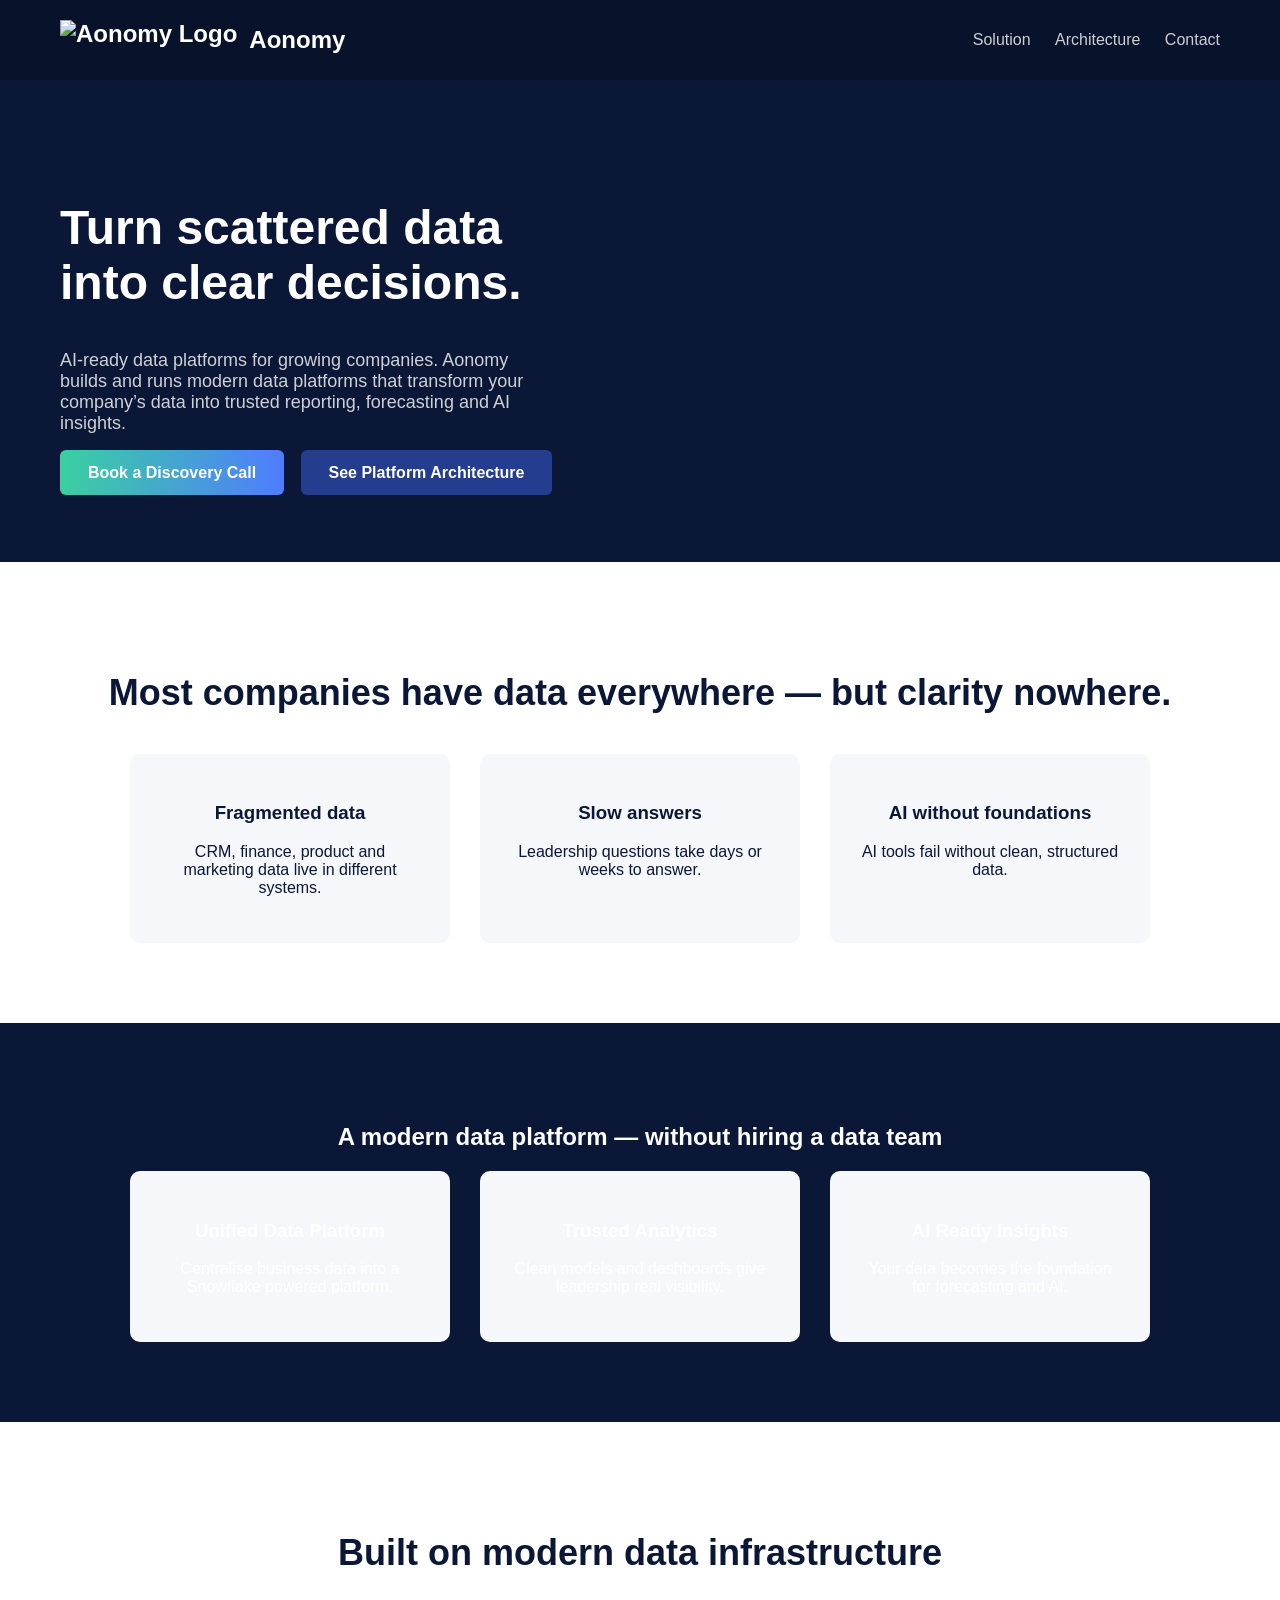
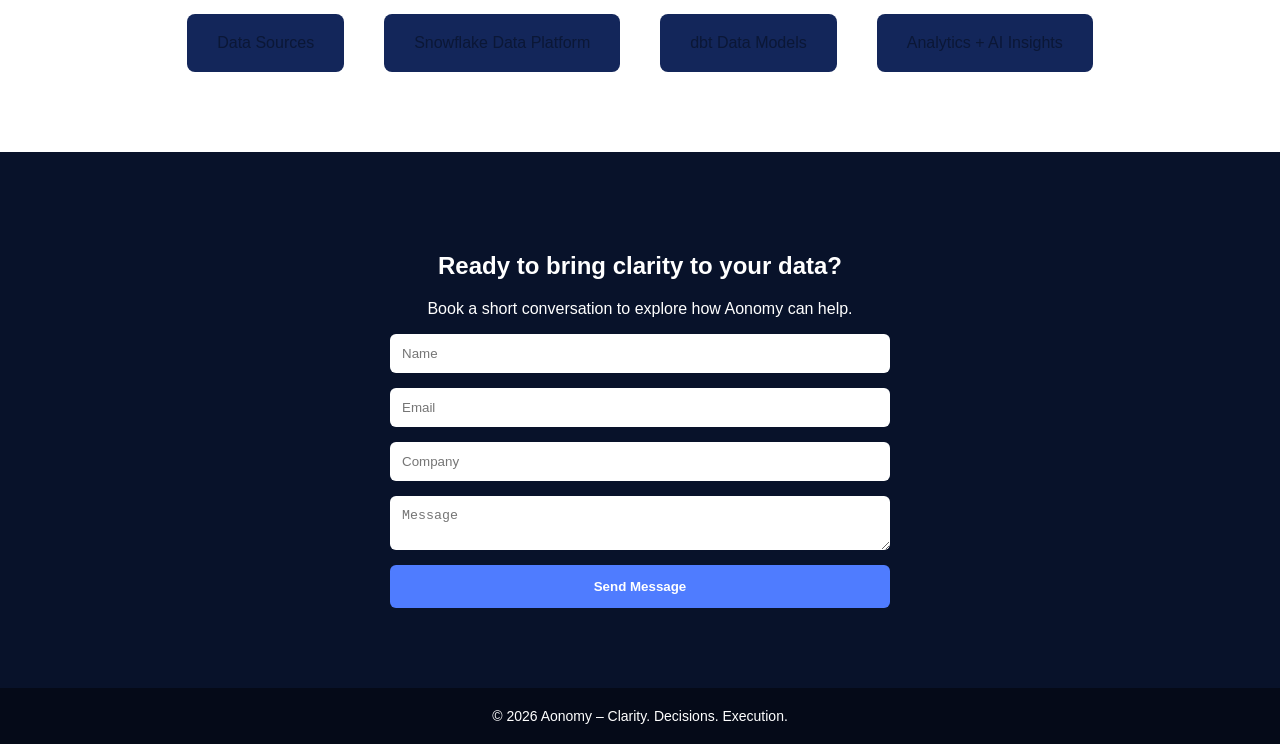
==== index.html @ fde5ec83 "first commit" ====
<!DOCTYPE html>
<html lang="en">
<head>
<meta charset="UTF-8">
<title>Aonomy – AI-ready data platforms for growing companies</title>
<meta name="viewport" content="width=device-width, initial-scale=1">

<style>

body{
font-family: Arial, Helvetica, sans-serif;
margin:0;
background:#0b1736;
color:white;
}

header{
display:flex;
align-items:center;
justify-content:space-between;
padding:20px 60px;
background:#08122a;
}

.logo{
display:flex;
align-items:center;
gap:12px;
font-size:24px;
font-weight:600;
}

.logo img{
height:40px;
}

nav a{
color:white;
margin-left:20px;
text-decoration:none;
opacity:0.8;
}

.hero{
display:flex;
align-items:center;
justify-content:space-between;
padding:80px 60px;
}

.hero h1{
font-size:48px;
max-width:500px;
}

.hero p{
font-size:18px;
opacity:0.8;
max-width:500px;
}

.cta{
margin-top:30px;
}

.button{
background:linear-gradient(90deg,#3ad0a0,#4f7cff);
padding:14px 28px;
border-radius:6px;
color:white;
text-decoration:none;
margin-right:12px;
font-weight:bold;
}

.section{
padding:80px 60px;
background:white;
color:#0b1736;
text-align:center;
}

.section h2{
font-size:36px;
margin-bottom:40px;
}

.cards{
display:flex;
gap:30px;
justify-content:center;
flex-wrap:wrap;
}

.card{
background:#f5f7fb;
padding:30px;
border-radius:10px;
width:260px;
}

.dark-section{
background:#0b1736;
color:white;
text-align:center;
padding:80px 60px;
}

.architecture{
margin-top:40px;
display:flex;
justify-content:center;
gap:40px;
flex-wrap:wrap;
}

.arch-box{
background:#13265a;
padding:20px 30px;
border-radius:8px;
}

.contact{
background:#08122a;
padding:80px 60px;
text-align:center;
}

form{
max-width:500px;
margin:auto;
display:flex;
flex-direction:column;
gap:15px;
}

input, textarea{
padding:12px;
border:none;
border-radius:6px;
}

button{
background:#4f7cff;
color:white;
border:none;
padding:14px;
border-radius:6px;
font-weight:bold;
cursor:pointer;
}

footer{
text-align:center;
padding:20px;
background:#050a18;
font-size:14px;
}

</style>

</head>

<body>

<header>

<div class="logo">
<img src="images/logo.png" alt="Aonomy Logo">
Aonomy
</div>

<nav>
<a href="#solution">Solution</a>
<a href="#architecture">Architecture</a>
<a href="#contact">Contact</a>
</nav>

</header>

<section class="hero">

<div>

<h1>Turn scattered data into clear decisions.</h1>

<p>
AI-ready data platforms for growing companies.  
Aonomy builds and runs modern data platforms that transform your company’s data into trusted reporting, forecasting and AI insights.
</p>

<div class="cta">
<a class="button" href="#contact">Book a Discovery Call</a>
<a class="button" style="background:#243d8f" href="#architecture">See Platform Architecture</a>
</div>

</div>

</section>

<section class="section">

<h2>Most companies have data everywhere — but clarity nowhere.</h2>

<div class="cards">

<div class="card">
<h3>Fragmented data</h3>
<p>CRM, finance, product and marketing data live in different systems.</p>
</div>

<div class="card">
<h3>Slow answers</h3>
<p>Leadership questions take days or weeks to answer.</p>
</div>

<div class="card">
<h3>AI without foundations</h3>
<p>AI tools fail without clean, structured data.</p>
</div>

</div>

</section>

<section class="dark-section" id="solution">

<h2>A modern data platform — without hiring a data team</h2>

<div class="cards">

<div class="card">
<h3>Unified Data Platform</h3>
<p>Centralise business data into a Snowflake powered platform.</p>
</div>

<div class="card">
<h3>Trusted Analytics</h3>
<p>Clean models and dashboards give leadership real visibility.</p>
</div>

<div class="card">
<h3>AI Ready Insights</h3>
<p>Your data becomes the foundation for forecasting and AI.</p>
</div>

</div>

</section>

<section class="section" id="architecture">

<h2>Built on modern data infrastructure</h2>

<div class="architecture">

<div class="arch-box">Data Sources</div>

<div class="arch-box">Snowflake Data Platform</div>

<div class="arch-box">dbt Data Models</div>

<div class="arch-box">Analytics + AI Insights</div>

</div>

</section>

<section class="contact" id="contact">

<h2>Ready to bring clarity to your data?</h2>

<p>Book a short conversation to explore how Aonomy can help.</p>

<form>

<input type="text" placeholder="Name">

<input type="email" placeholder="Email">

<input type="text" placeholder="Company">

<textarea placeholder="Message"></textarea>

<button>Send Message</button>

</form>

</section>

<footer>

© 2026 Aonomy – Clarity. Decisions. Execution.

</footer>

</body>
</html>
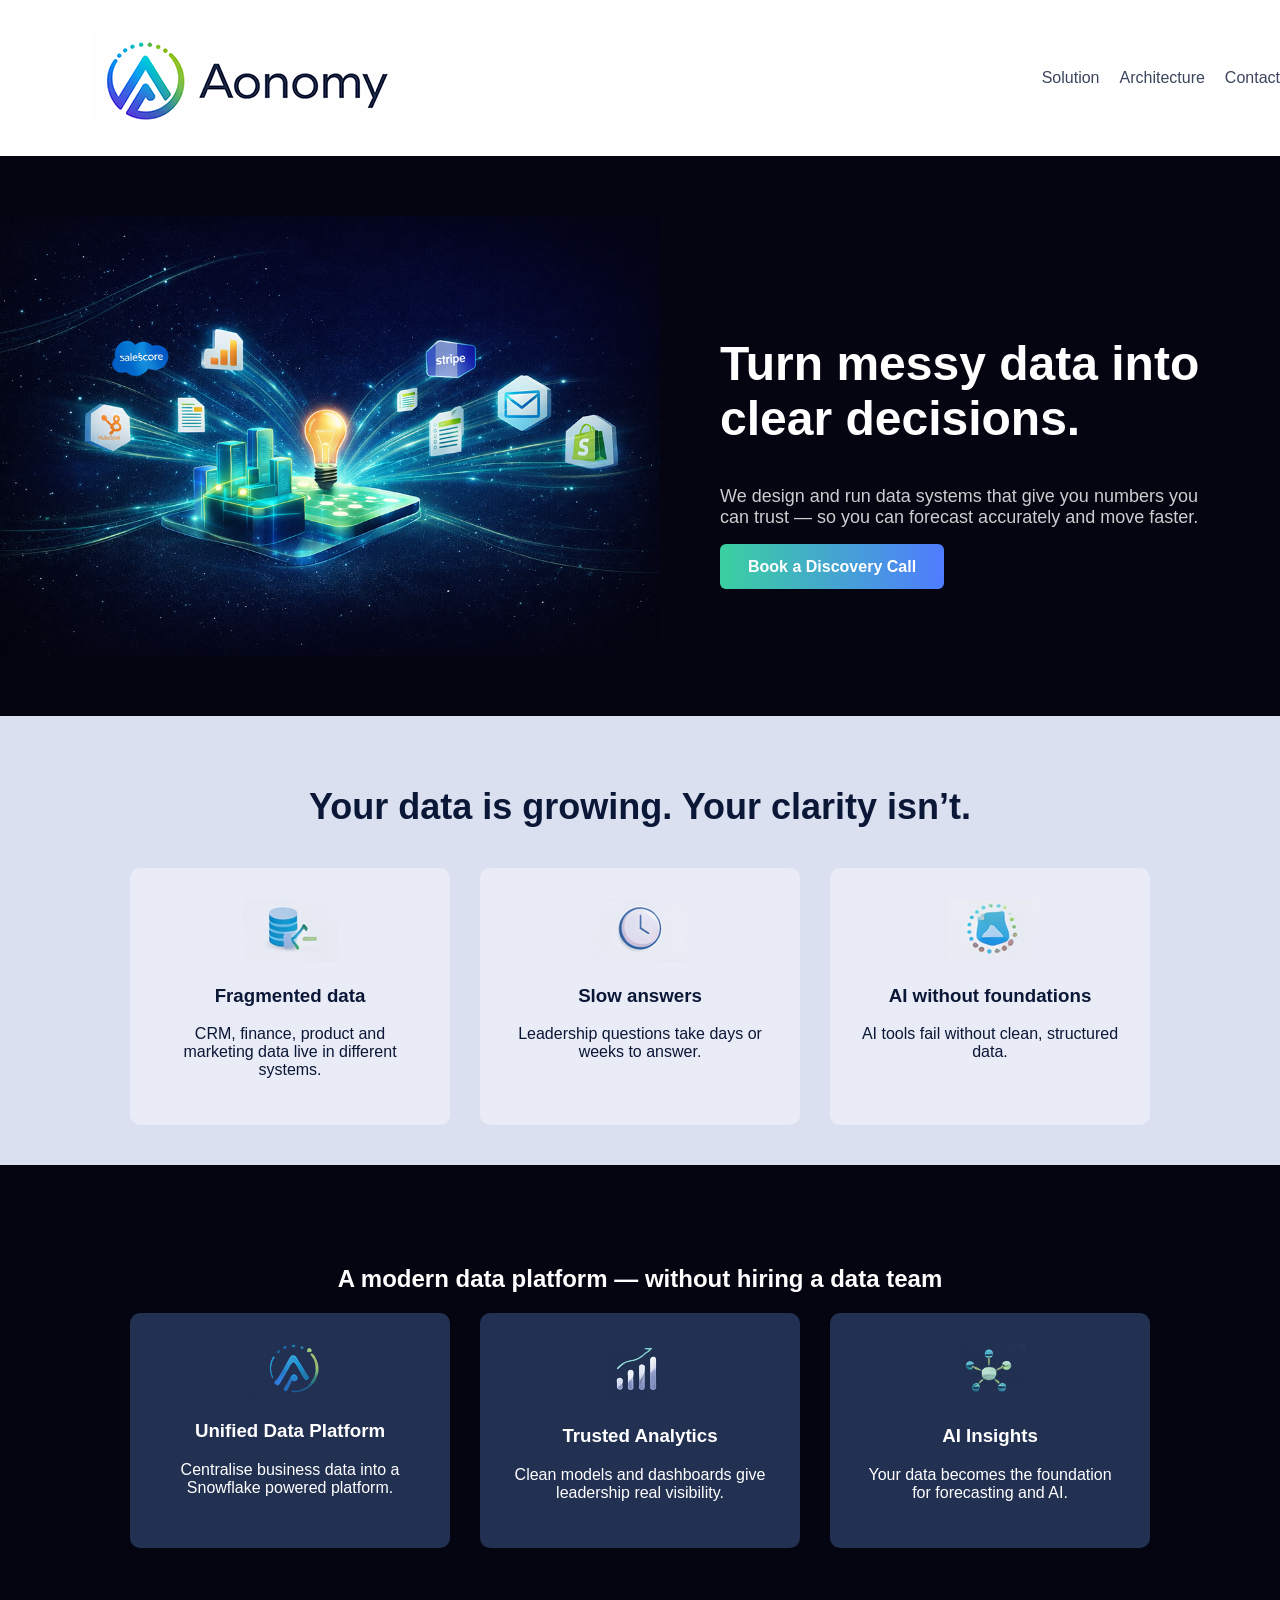
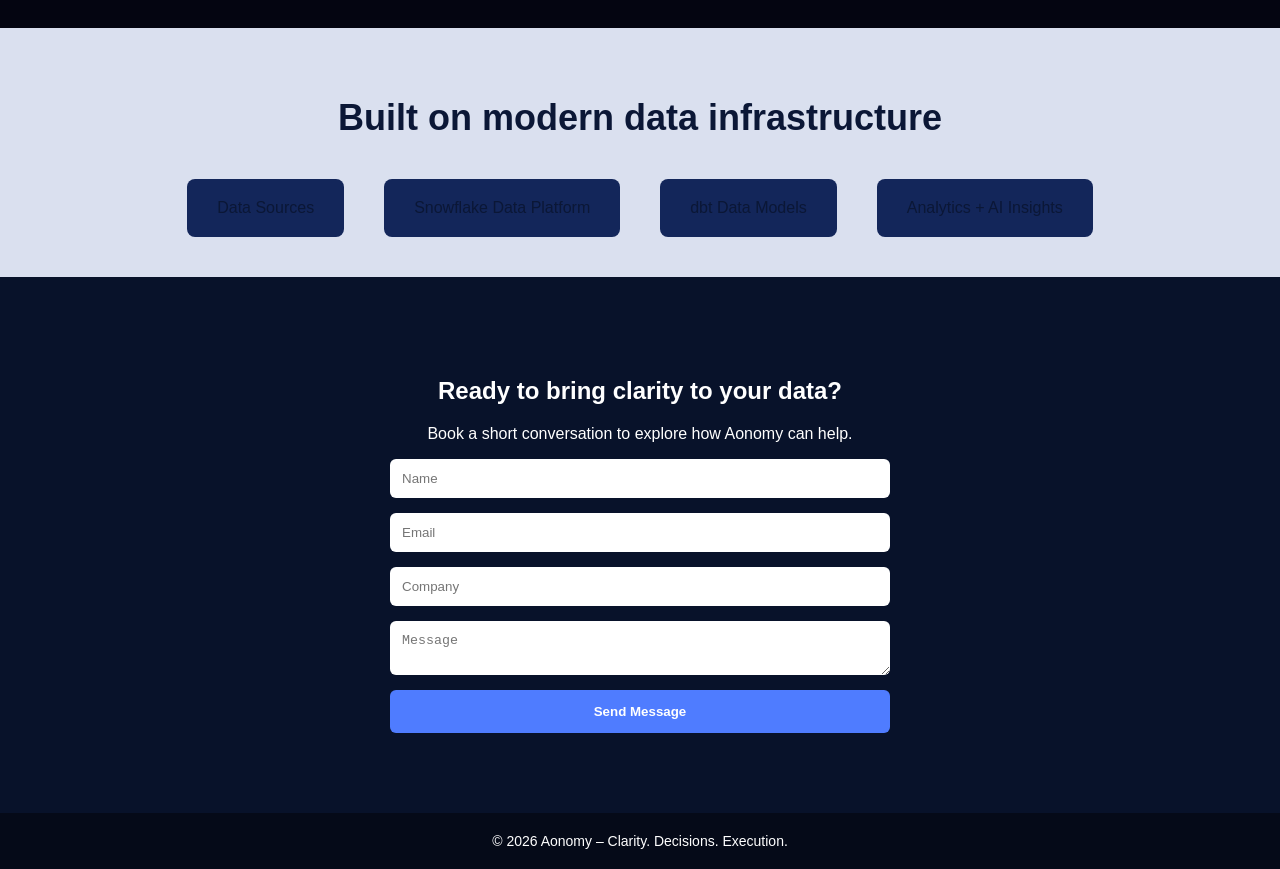
==== commit 1f4f13a3: "ST Updates" ====
--- a/index.html
+++ b/index.html
@@ -10,16 +10,24 @@
 body{
 font-family: Arial, Helvetica, sans-serif;
 margin:0;
-background:#0b1736;
+
+background: #040511;
 color:white;
 }
 
 header{
+background:white;
+padding:20px;
+}
+
+.header-inner{
+max-width:1200px;
+width:100%;
+margin:0 auto;
 display:flex;
 align-items:center;
 justify-content:space-between;
-padding:20px 60px;
-background:#08122a;
+padding:0 60px;
 }
 
 .logo{
@@ -28,35 +36,66 @@
 gap:12px;
 font-size:24px;
 font-weight:600;
+width:200px;
+flex-shrink:0;
+background:white;
+color:#0b1736;
+padding:8px 12px;
+border-radius:6px;
 }
 
 .logo img{
-height:40px;
+    height:100px;
+}
+
+nav{
+display:flex;
+gap:20px;
 }
 
 nav a{
-color:white;
-margin-left:20px;
+color:#0b1736;
 text-decoration:none;
 opacity:0.8;
 }
 
 .hero{
+max-width:1200px;
+width:100%;
+margin:0 auto;
 display:flex;
 align-items:center;
 justify-content:space-between;
 padding:80px 60px;
+background-image:url('images/hero-image.png');
+background-position:left center;
+background-repeat:no-repeat;
+background-size:50% auto;
+min-height:400px;
+
+}
+
+
+
+
+.hero > div{
+width:50%;
+padding:0 60px;
+margin-left:auto;
+box-sizing:border-box;
 }
 
 .hero h1{
 font-size:48px;
-max-width:500px;
+max-width:100%;
+margin-left:auto;
 }
 
 .hero p{
 font-size:18px;
 opacity:0.8;
-max-width:500px;
+max-width:100%;
+margin-left:auto;
 }
 
 .cta{
@@ -74,8 +113,8 @@
 }
 
 .section{
-padding:80px 60px;
-background:white;
+padding:40px 60px;
+background:#dae0ef;
 color:#0b1736;
 text-align:center;
 }
@@ -93,17 +132,21 @@
 }
 
 .card{
-background:#f5f7fb;
+background:#e9ecf6;
 padding:30px;
 border-radius:10px;
 width:260px;
 }
 
 .dark-section{
-background:#0b1736;
+background:#040511;
 color:white;
 text-align:center;
 padding:80px 60px;
+}
+
+.dark-section .card{
+background:#223052;
 }
 
 .architecture{
@@ -164,10 +207,9 @@
 <body>
 
 <header>
-
+<div class="header-inner">
 <div class="logo">
 <img src="images/logo.png" alt="Aonomy Logo">
-Aonomy
 </div>
 
 <nav>
@@ -175,23 +217,24 @@
 <a href="#architecture">Architecture</a>
 <a href="#contact">Contact</a>
 </nav>
-
+</div>
 </header>
 
 <section class="hero">
 
 <div>
 
-<h1>Turn scattered data into clear decisions.</h1>
+<h1>Turn messy data into clear decisions.</h1>
+<!-- <h1>Fix your data, <br/>make better decisions, <br/>move faster</h1>-->
 
 <p>
-AI-ready data platforms for growing companies.  
-Aonomy builds and runs modern data platforms that transform your company’s data into trusted reporting, forecasting and AI insights.
+<!--Aonomy builds and runs modern data platforms that transform your company’s data into trusted reporting, forecasting and AI insights.-->
+<!--We design and run data systems that give you trusted reporting, forecasting, and a foundation for AI.-->
+We design and run data systems that give you numbers you can trust — so you can forecast accurately and move faster.
 </p>
 
 <div class="cta">
 <a class="button" href="#contact">Book a Discovery Call</a>
-<a class="button" style="background:#243d8f" href="#architecture">See Platform Architecture</a>
 </div>
 
 </div>
@@ -200,21 +243,24 @@
 
 <section class="section">
 
-<h2>Most companies have data everywhere — but clarity nowhere.</h2>
+<h2>Your data is growing. Your clarity isn’t.</h2>
 
 <div class="cards">
 
 <div class="card">
-<h3>Fragmented data</h3>
+    <img src="images/fragmented.png" alt="fragmented data"/>
+    <h3>Fragmented data</h3>
 <p>CRM, finance, product and marketing data live in different systems.</p>
 </div>
 
 <div class="card">
+    <img src="images/slow.png" alt="slow answers"/>
 <h3>Slow answers</h3>
 <p>Leadership questions take days or weeks to answer.</p>
 </div>
 
 <div class="card">
+    <img src="images/aiproblem.png" alt="ai fail"/>
 <h3>AI without foundations</h3>
 <p>AI tools fail without clean, structured data.</p>
 </div>
@@ -230,17 +276,20 @@
 <div class="cards">
 
 <div class="card">
+    <img src="images/aonomydark.png" alt="unified data"/>
 <h3>Unified Data Platform</h3>
 <p>Centralise business data into a Snowflake powered platform.</p>
 </div>
 
 <div class="card">
+    <img src="images/analyitics.png" alt="unified data"/>
 <h3>Trusted Analytics</h3>
 <p>Clean models and dashboards give leadership real visibility.</p>
 </div>
 
 <div class="card">
-<h3>AI Ready Insights</h3>
+    <img src="images/aisolved.png" alt="unified data"/>
+<h3>AI Insights</h3>
 <p>Your data becomes the foundation for forecasting and AI.</p>
 </div>
 
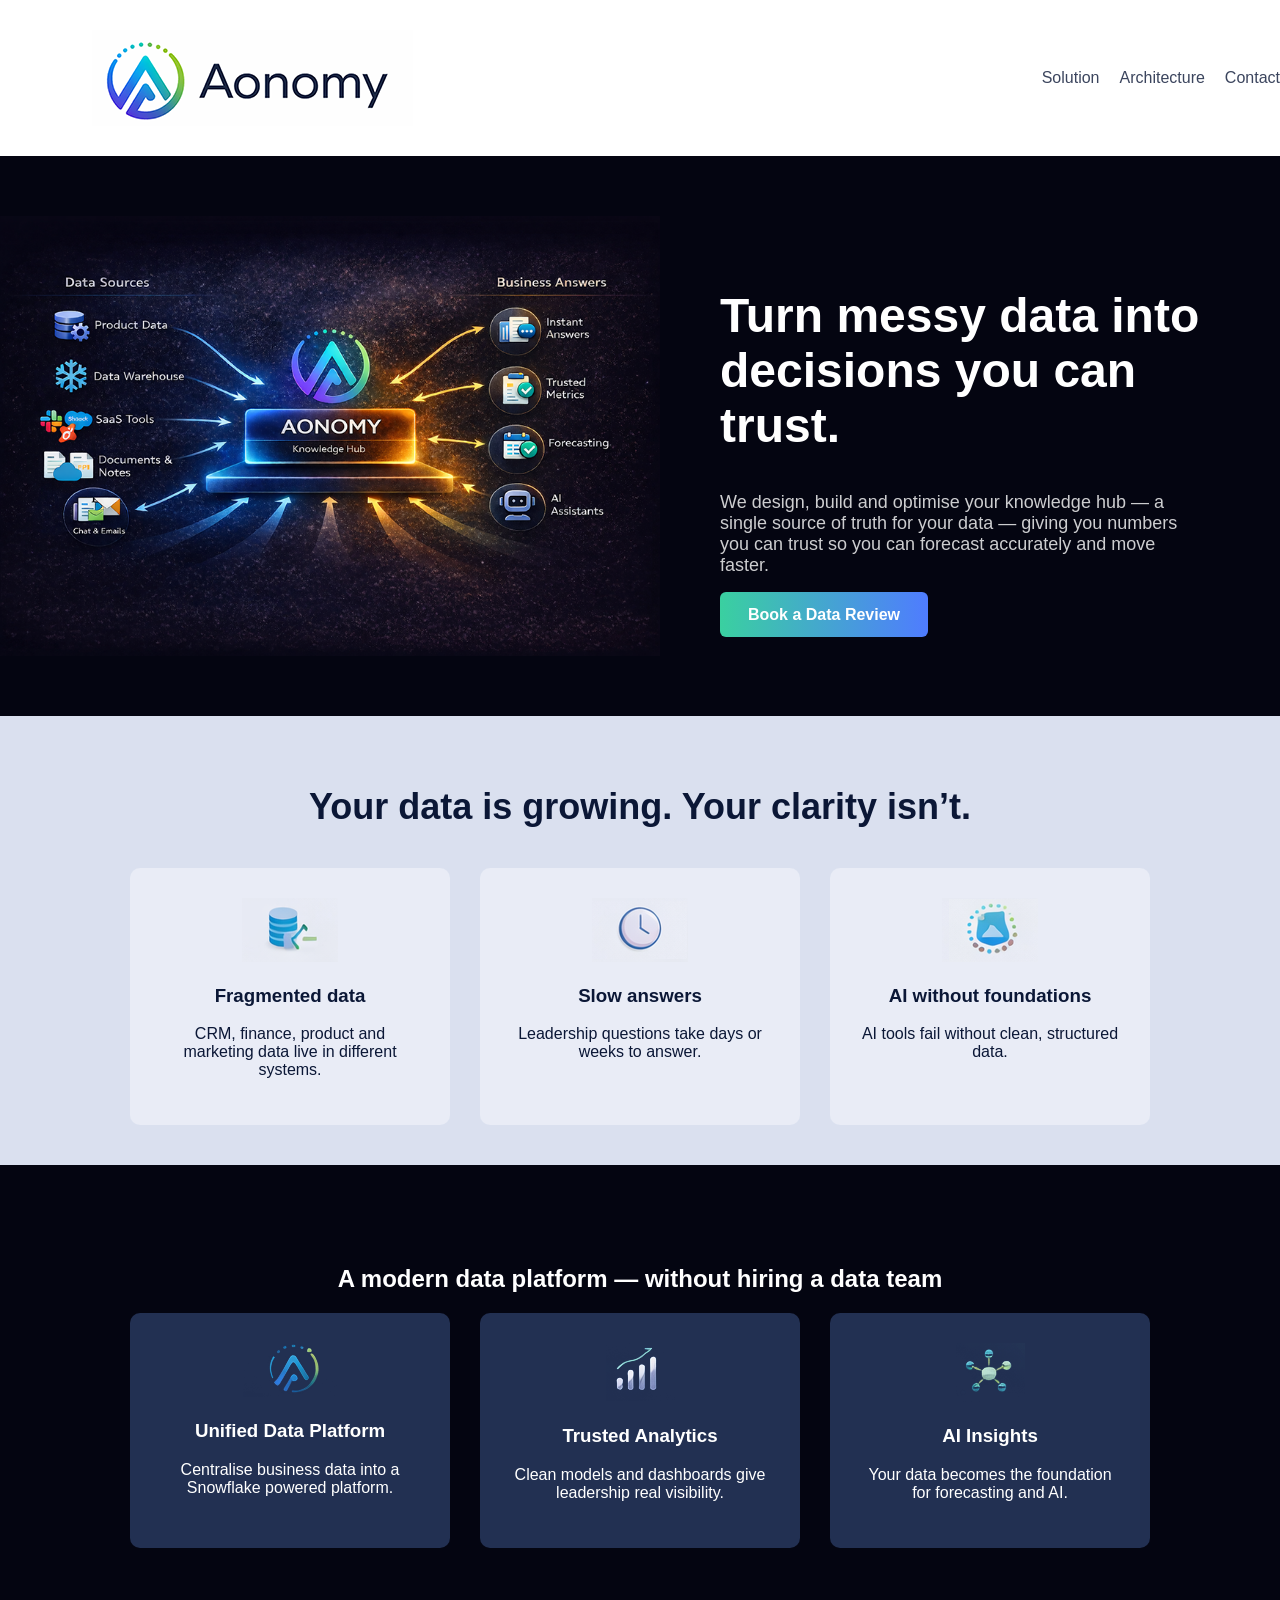
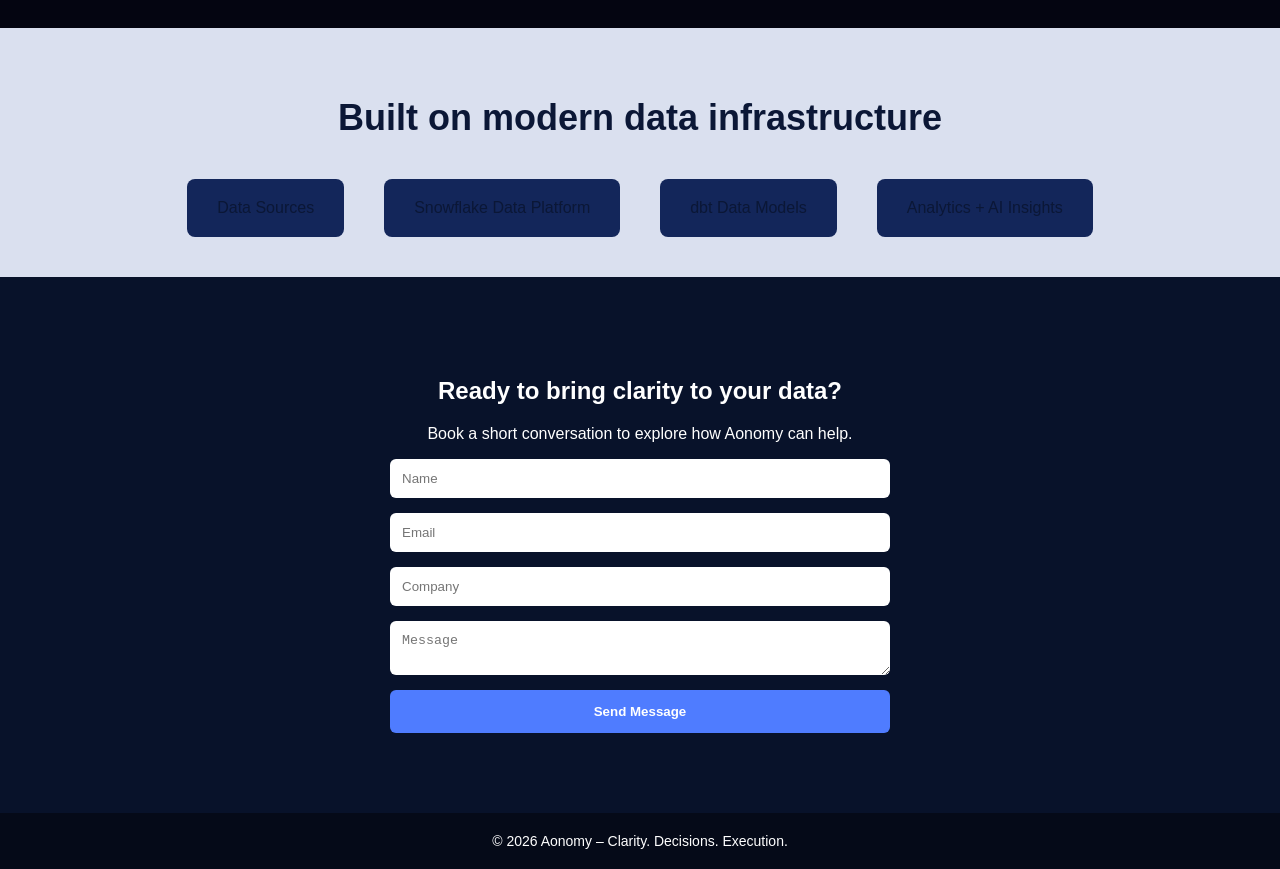
==== commit 0e43c6c7: "Website banner" ====
--- a/index.html
+++ b/index.html
@@ -67,7 +67,7 @@
 align-items:center;
 justify-content:space-between;
 padding:80px 60px;
-background-image:url('images/hero-image.png');
+background-image:url('images/Aonomy-Knowledge-Hub.png');
 background-position:left center;
 background-repeat:no-repeat;
 background-size:50% auto;
@@ -224,17 +224,15 @@
 
 <div>
 
-<h1>Turn messy data into clear decisions.</h1>
+<h1>Turn messy data into decisions you can trust.</h1>
 <!-- <h1>Fix your data, <br/>make better decisions, <br/>move faster</h1>-->
-
 <p>
 <!--Aonomy builds and runs modern data platforms that transform your company’s data into trusted reporting, forecasting and AI insights.-->
 <!--We design and run data systems that give you trusted reporting, forecasting, and a foundation for AI.-->
-We design and run data systems that give you numbers you can trust — so you can forecast accurately and move faster.
-</p>
+We design, build and optimise your knowledge hub — a single source of truth for your data — giving you numbers you can trust so you can forecast accurately and move faster.</p>
 
 <div class="cta">
-<a class="button" href="#contact">Book a Discovery Call</a>
+<a class="button" href="#contact">Book a Data Review</a>
 </div>
 
 </div>
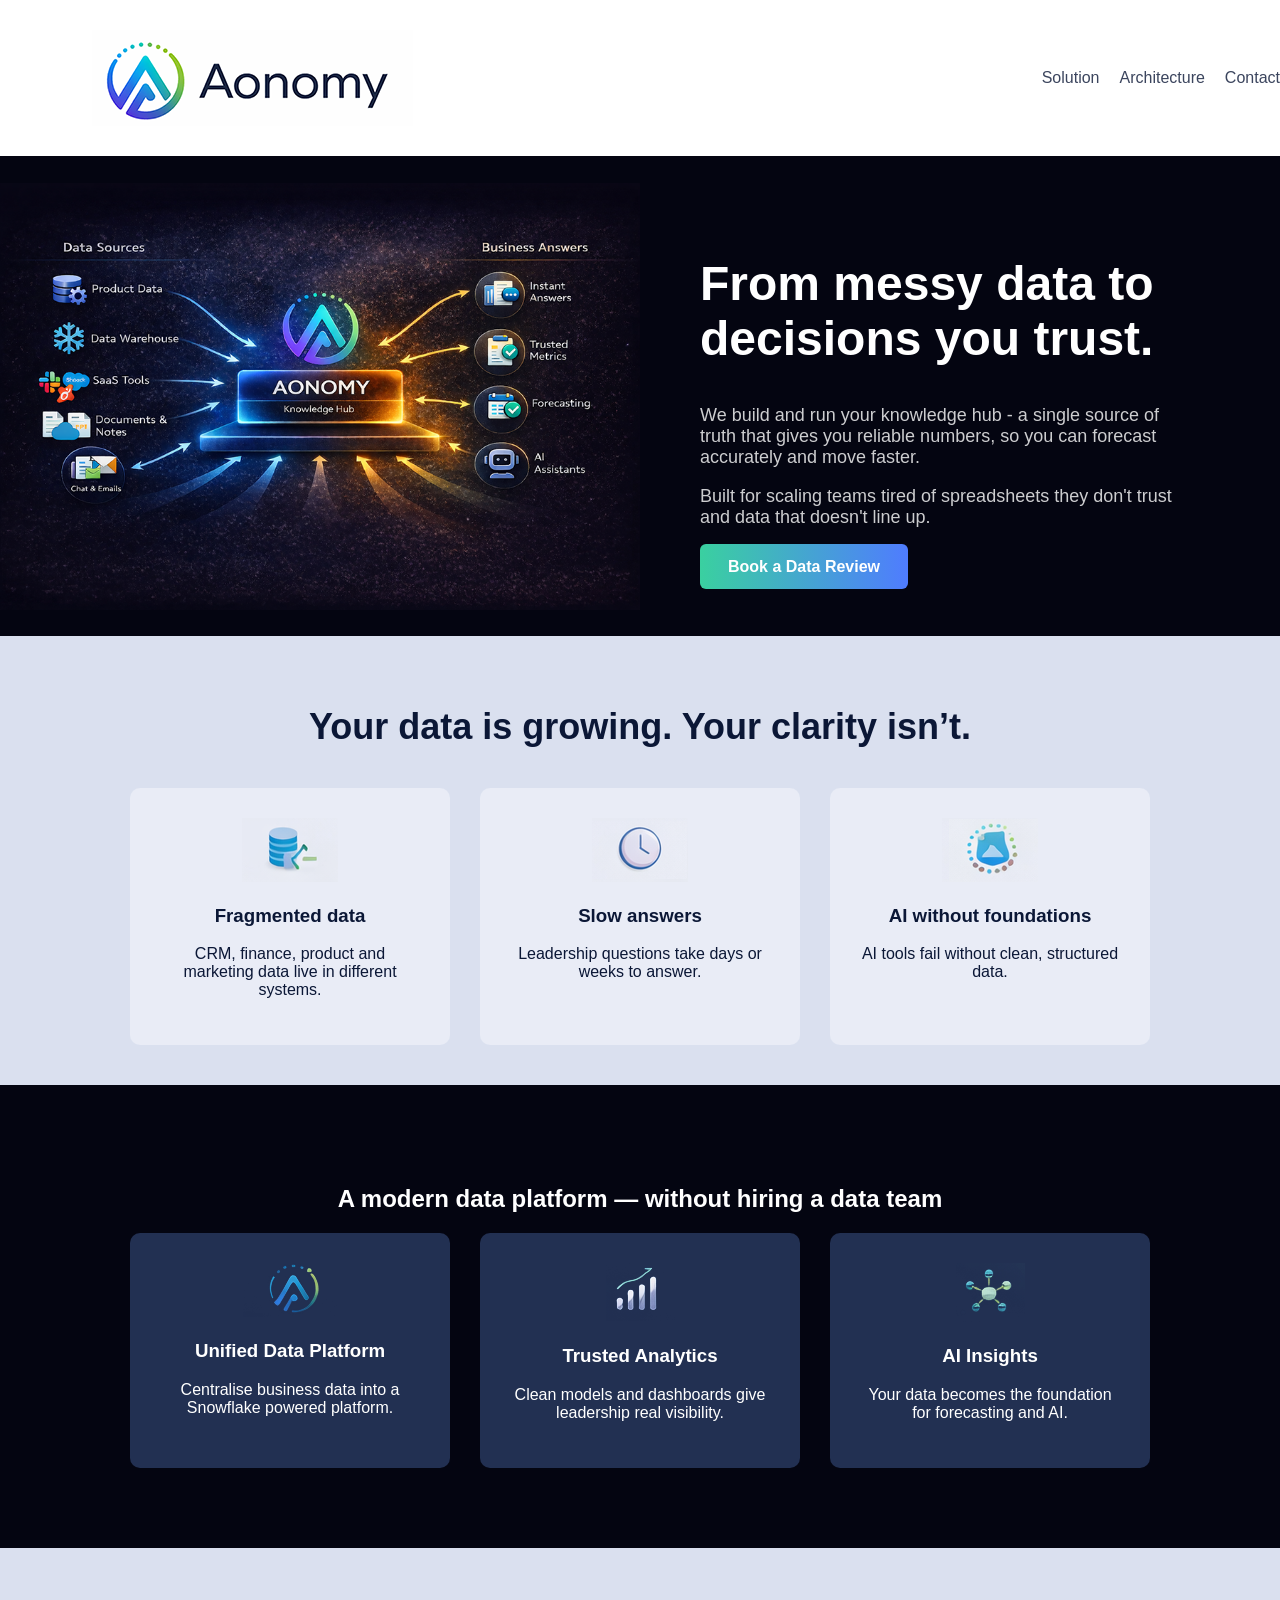
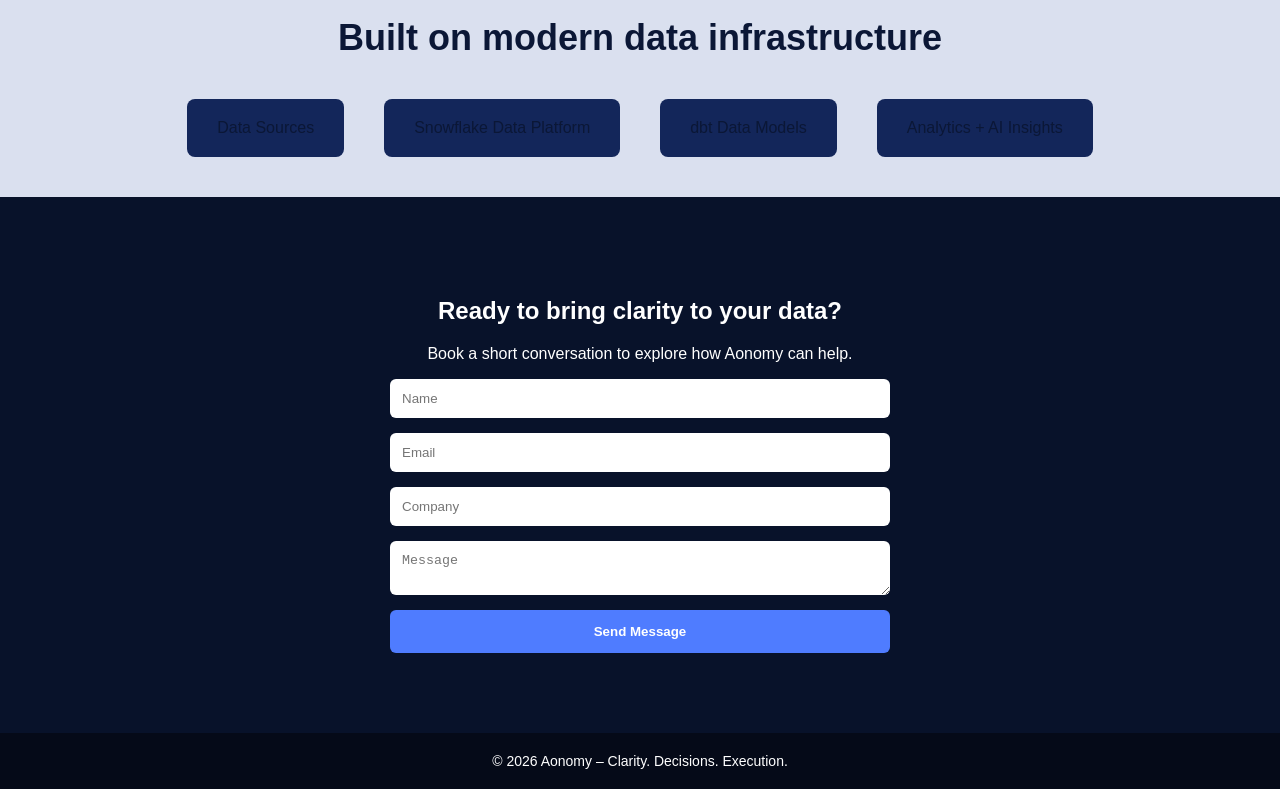
==== commit 52abfd0d: "Final update to hero sections" ====
--- a/index.html
+++ b/index.html
@@ -66,7 +66,7 @@
 display:flex;
 align-items:center;
 justify-content:space-between;
-padding:80px 60px;
+padding:40px 40px;
 background-image:url('images/Aonomy-Knowledge-Hub.png');
 background-position:left center;
 background-repeat:no-repeat;
@@ -223,14 +223,14 @@
 <section class="hero">
 
 <div>
-
-<h1>Turn messy data into decisions you can trust.</h1>
+    
+<h1>From messy data to decisions you trust.</h1>
 <!-- <h1>Fix your data, <br/>make better decisions, <br/>move faster</h1>-->
 <p>
 <!--Aonomy builds and runs modern data platforms that transform your company’s data into trusted reporting, forecasting and AI insights.-->
 <!--We design and run data systems that give you trusted reporting, forecasting, and a foundation for AI.-->
-We design, build and optimise your knowledge hub — a single source of truth for your data — giving you numbers you can trust so you can forecast accurately and move faster.</p>
-
+We build and run your knowledge hub - a single source of truth that gives you reliable numbers, so you can forecast accurately and move faster.
+<p>Built for scaling teams tired of spreadsheets they don't trust and data that doesn't line up.</p>
 <div class="cta">
 <a class="button" href="#contact">Book a Data Review</a>
 </div>
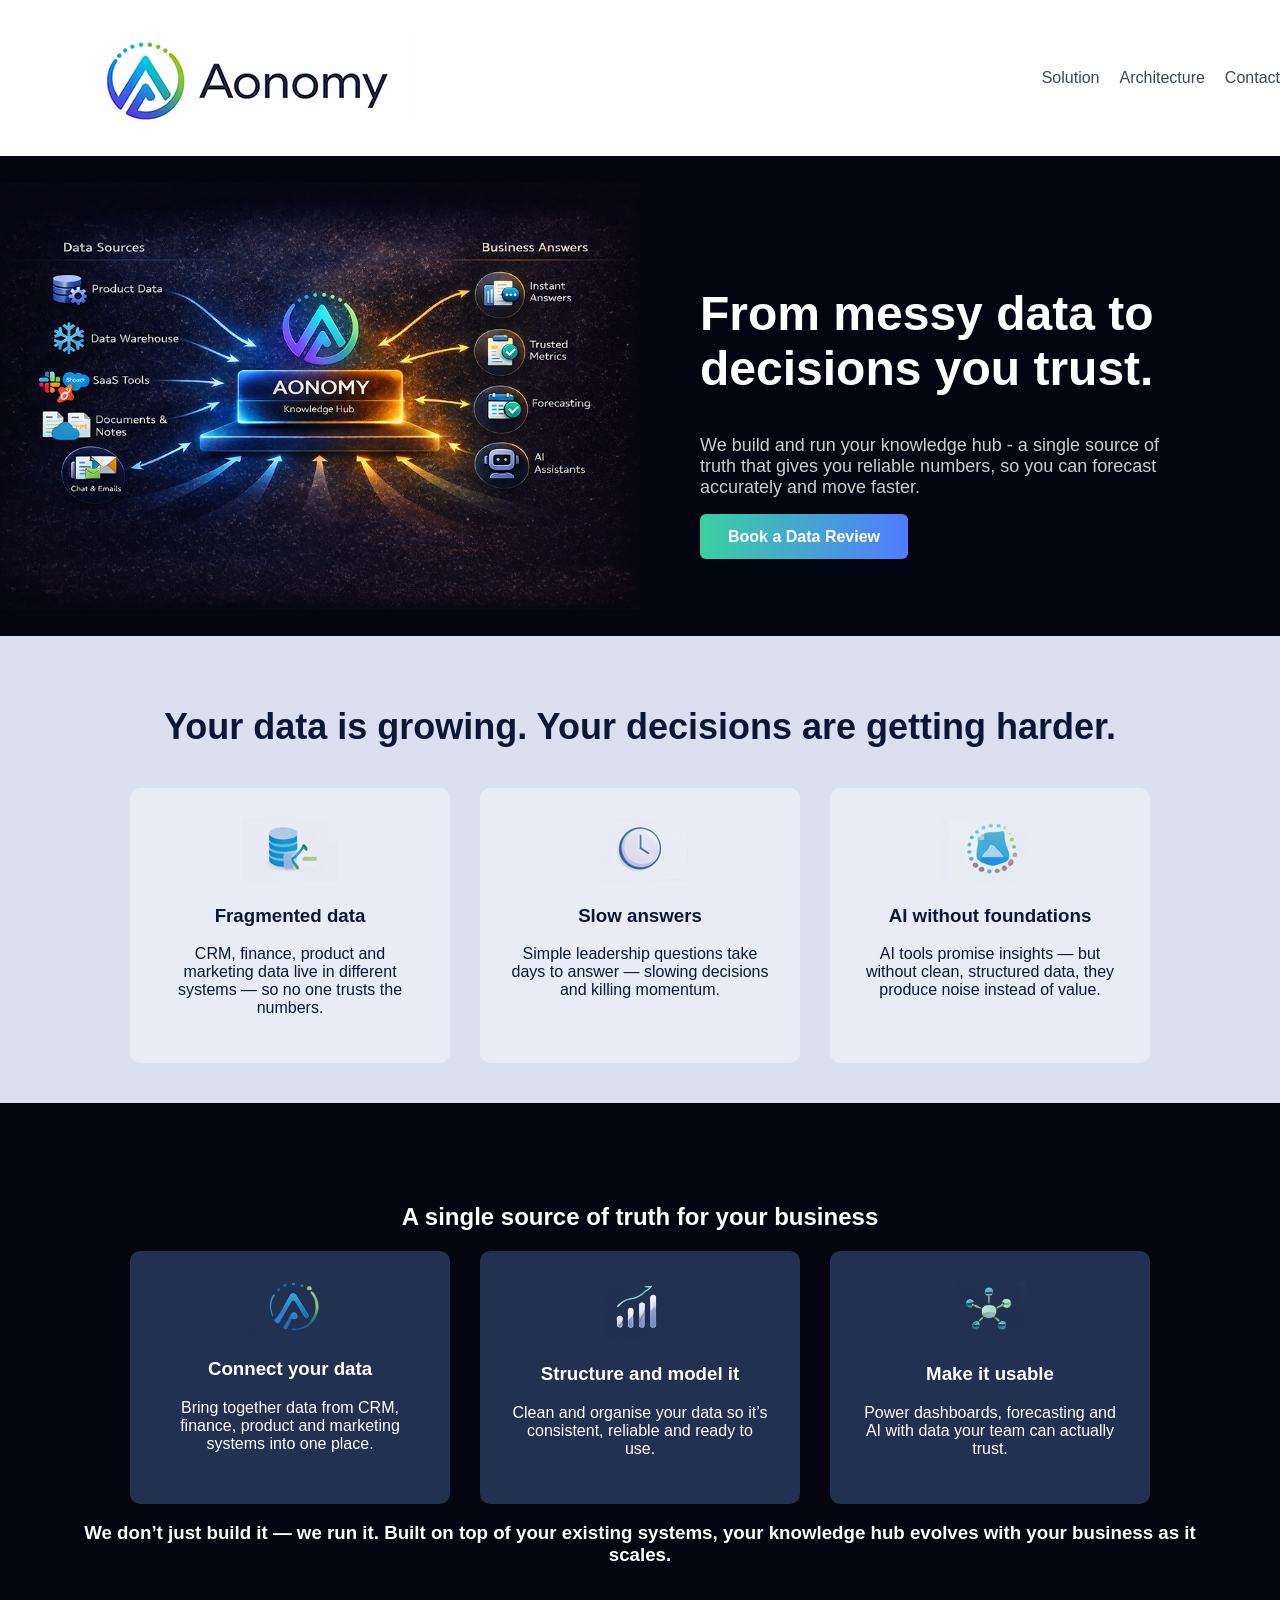
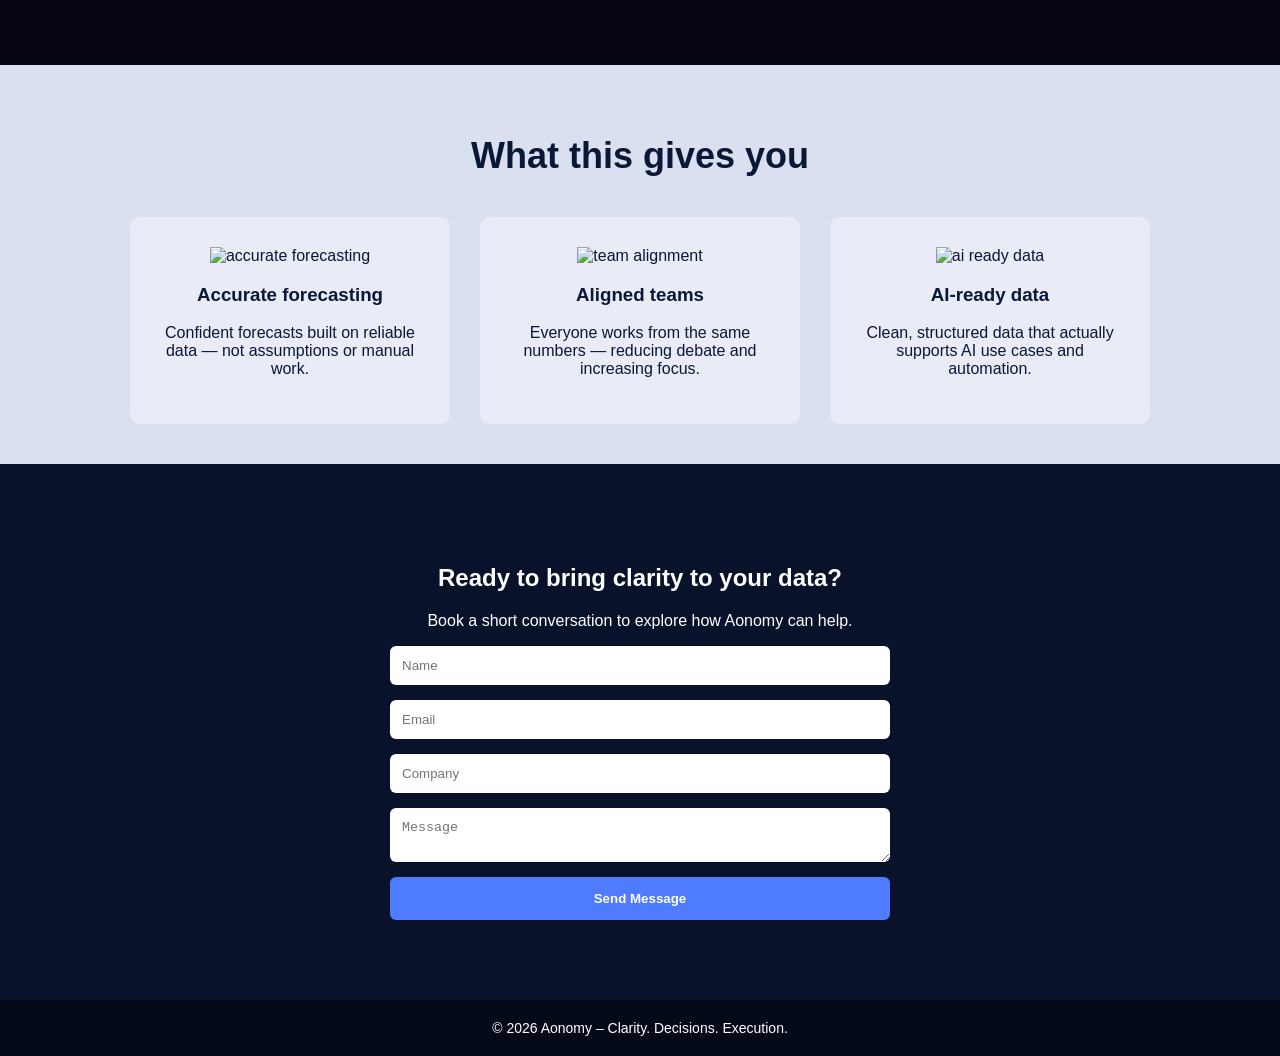
==== commit cb518ba3: "update messaging" ====
--- a/index.html
+++ b/index.html
@@ -230,7 +230,6 @@
 <!--Aonomy builds and runs modern data platforms that transform your company’s data into trusted reporting, forecasting and AI insights.-->
 <!--We design and run data systems that give you trusted reporting, forecasting, and a foundation for AI.-->
 We build and run your knowledge hub - a single source of truth that gives you reliable numbers, so you can forecast accurately and move faster.
-<p>Built for scaling teams tired of spreadsheets they don't trust and data that doesn't line up.</p>
 <div class="cta">
 <a class="button" href="#contact">Book a Data Review</a>
 </div>
@@ -241,26 +240,26 @@
 
 <section class="section">
 
-<h2>Your data is growing. Your clarity isn’t.</h2>
+<h2>Your data is growing. Your decisions are getting harder.</h2>
 
 <div class="cards">
 
 <div class="card">
     <img src="images/fragmented.png" alt="fragmented data"/>
     <h3>Fragmented data</h3>
-<p>CRM, finance, product and marketing data live in different systems.</p>
+<p>CRM, finance, product and marketing data live in different systems — so no one trusts the numbers.</p>
 </div>
 
 <div class="card">
     <img src="images/slow.png" alt="slow answers"/>
 <h3>Slow answers</h3>
-<p>Leadership questions take days or weeks to answer.</p>
+<p>Simple leadership questions take days to answer — slowing decisions and killing momentum.</p>
 </div>
 
 <div class="card">
     <img src="images/aiproblem.png" alt="ai fail"/>
 <h3>AI without foundations</h3>
-<p>AI tools fail without clean, structured data.</p>
+<p>AI tools promise insights — but without clean, structured data, they produce noise instead of value.</p>
 </div>
 
 </div>
@@ -269,47 +268,61 @@
 
 <section class="dark-section" id="solution">
 
-<h2>A modern data platform — without hiring a data team</h2>
-
-<div class="cards">
-
-<div class="card">
-    <img src="images/aonomydark.png" alt="unified data"/>
-<h3>Unified Data Platform</h3>
-<p>Centralise business data into a Snowflake powered platform.</p>
-</div>
-
-<div class="card">
-    <img src="images/analyitics.png" alt="unified data"/>
-<h3>Trusted Analytics</h3>
-<p>Clean models and dashboards give leadership real visibility.</p>
-</div>
-
-<div class="card">
-    <img src="images/aisolved.png" alt="unified data"/>
-<h3>AI Insights</h3>
-<p>Your data becomes the foundation for forecasting and AI.</p>
-</div>
-
-</div>
+    <h2>A single source of truth for your business</h2>
+
+    <div class="cards">
+    
+    <div class="card">
+        <img src="images/aonomydark.png" alt="connect data"/>
+        <h3>Connect your data</h3>
+        <p>Bring together data from CRM, finance, product and marketing systems into one place.</p>
+    </div>
+    
+    <div class="card">
+        <img src="images/analyitics.png" alt="structure data"/>
+        <h3>Structure and model it</h3>
+        <p>Clean and organise your data so it’s consistent, reliable and ready to use.</p>
+    </div>
+    
+    <div class="card">
+        <img src="images/aisolved.png" alt="use data"/>
+        <h3>Make it usable</h3>
+        <p>Power dashboards, forecasting and AI with data your team can actually trust.</p>
+    </div>
+    
+    </div>
+    
+    <h3 class="section-close">
+        We don’t just build it — we run it. Built on top of your existing systems, your knowledge hub evolves with your business as it scales.</h3>
 
 </section>
 
 <section class="section" id="architecture">
 
-<h2>Built on modern data infrastructure</h2>
-
-<div class="architecture">
-
-<div class="arch-box">Data Sources</div>
-
-<div class="arch-box">Snowflake Data Platform</div>
-
-<div class="arch-box">dbt Data Models</div>
-
-<div class="arch-box">Analytics + AI Insights</div>
-
-</div>
+    <h2>What this gives you</h2>
+
+    <div class="cards">
+    
+    <div class="card">
+        <img src="images/forecast.png" alt="accurate forecasting"/>
+        <h3>Accurate forecasting</h3>
+        <p>Confident forecasts built on reliable data — not assumptions or manual work.</p>
+    </div>
+    
+    
+    <div class="card">
+        <img src="images/alignment.png" alt="team alignment"/>
+        <h3>Aligned teams</h3>
+        <p>Everyone works from the same numbers — reducing debate and increasing focus.</p>
+    </div>
+    
+    <div class="card">
+        <img src="images/ai.png" alt="ai ready data"/>
+        <h3>AI-ready data</h3>
+        <p>Clean, structured data that actually supports AI use cases and automation.</p>
+    </div>
+    
+    </div>
 
 </section>
 
